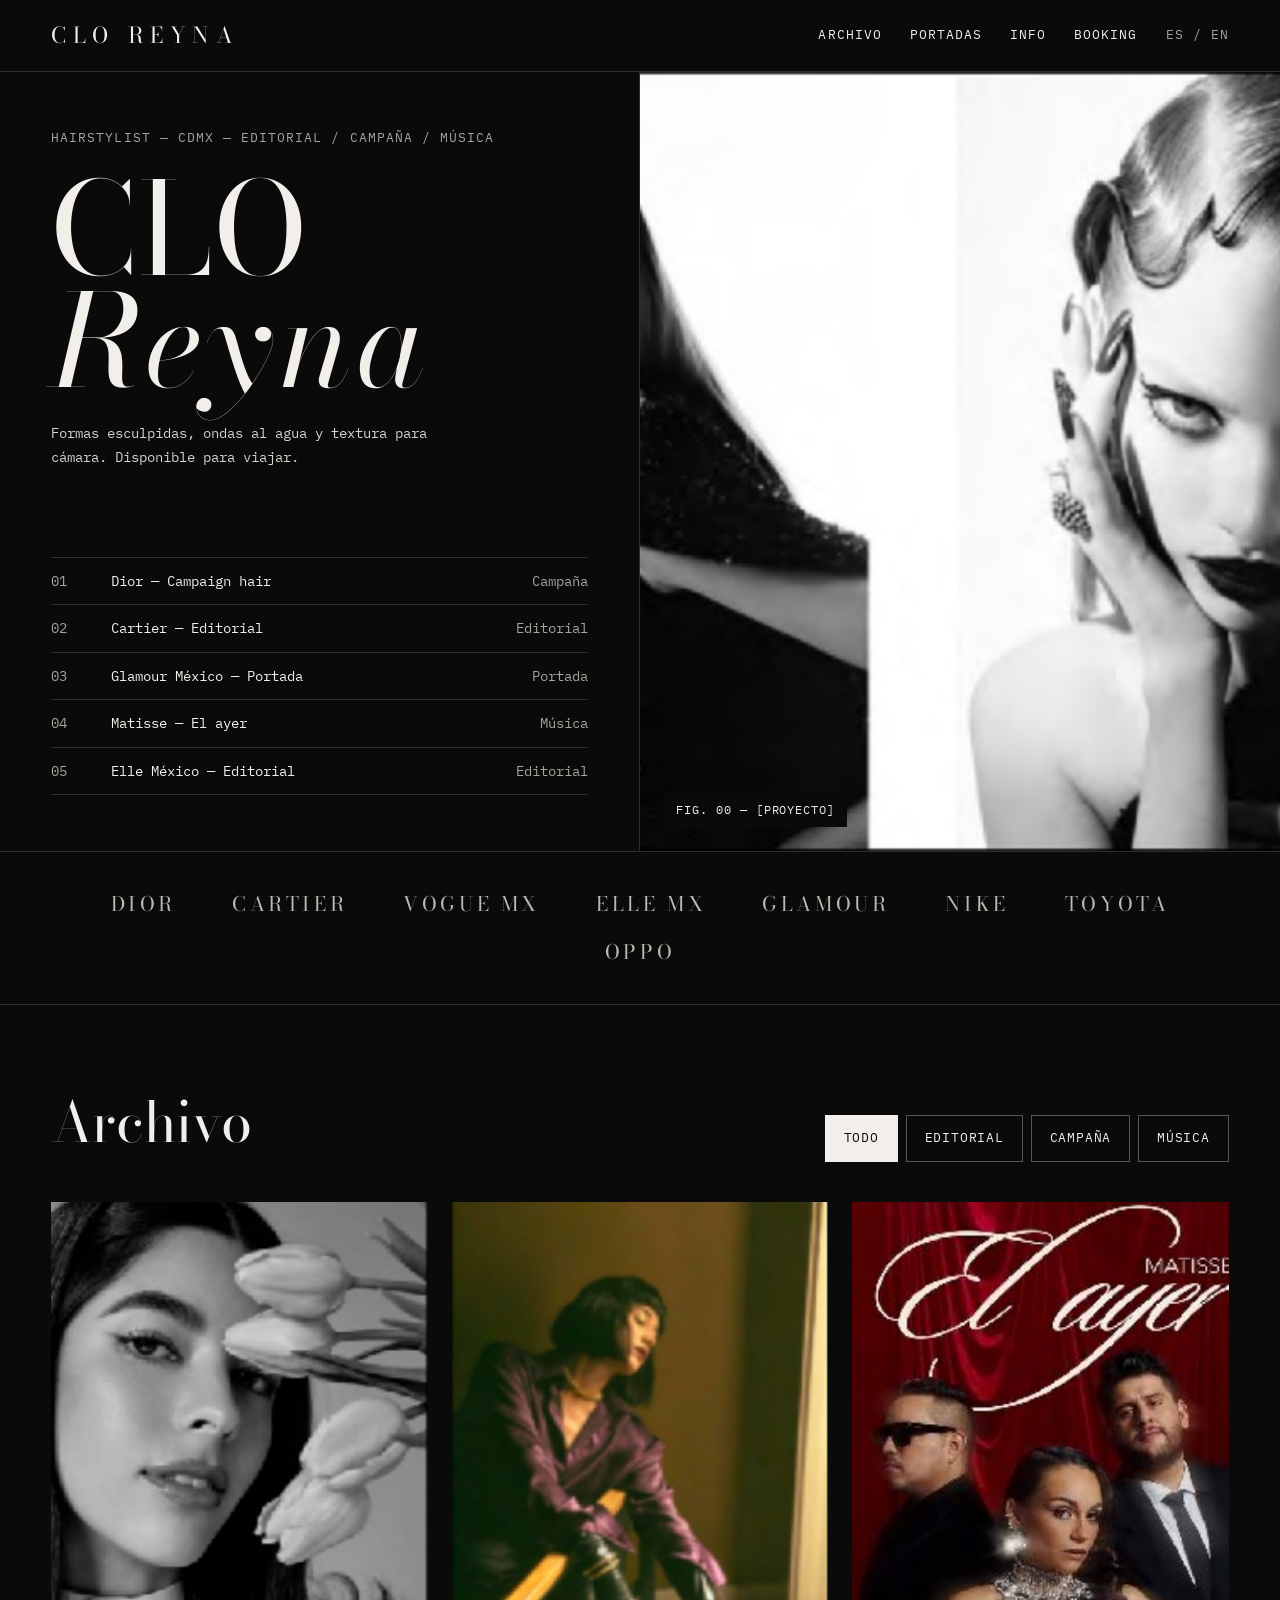
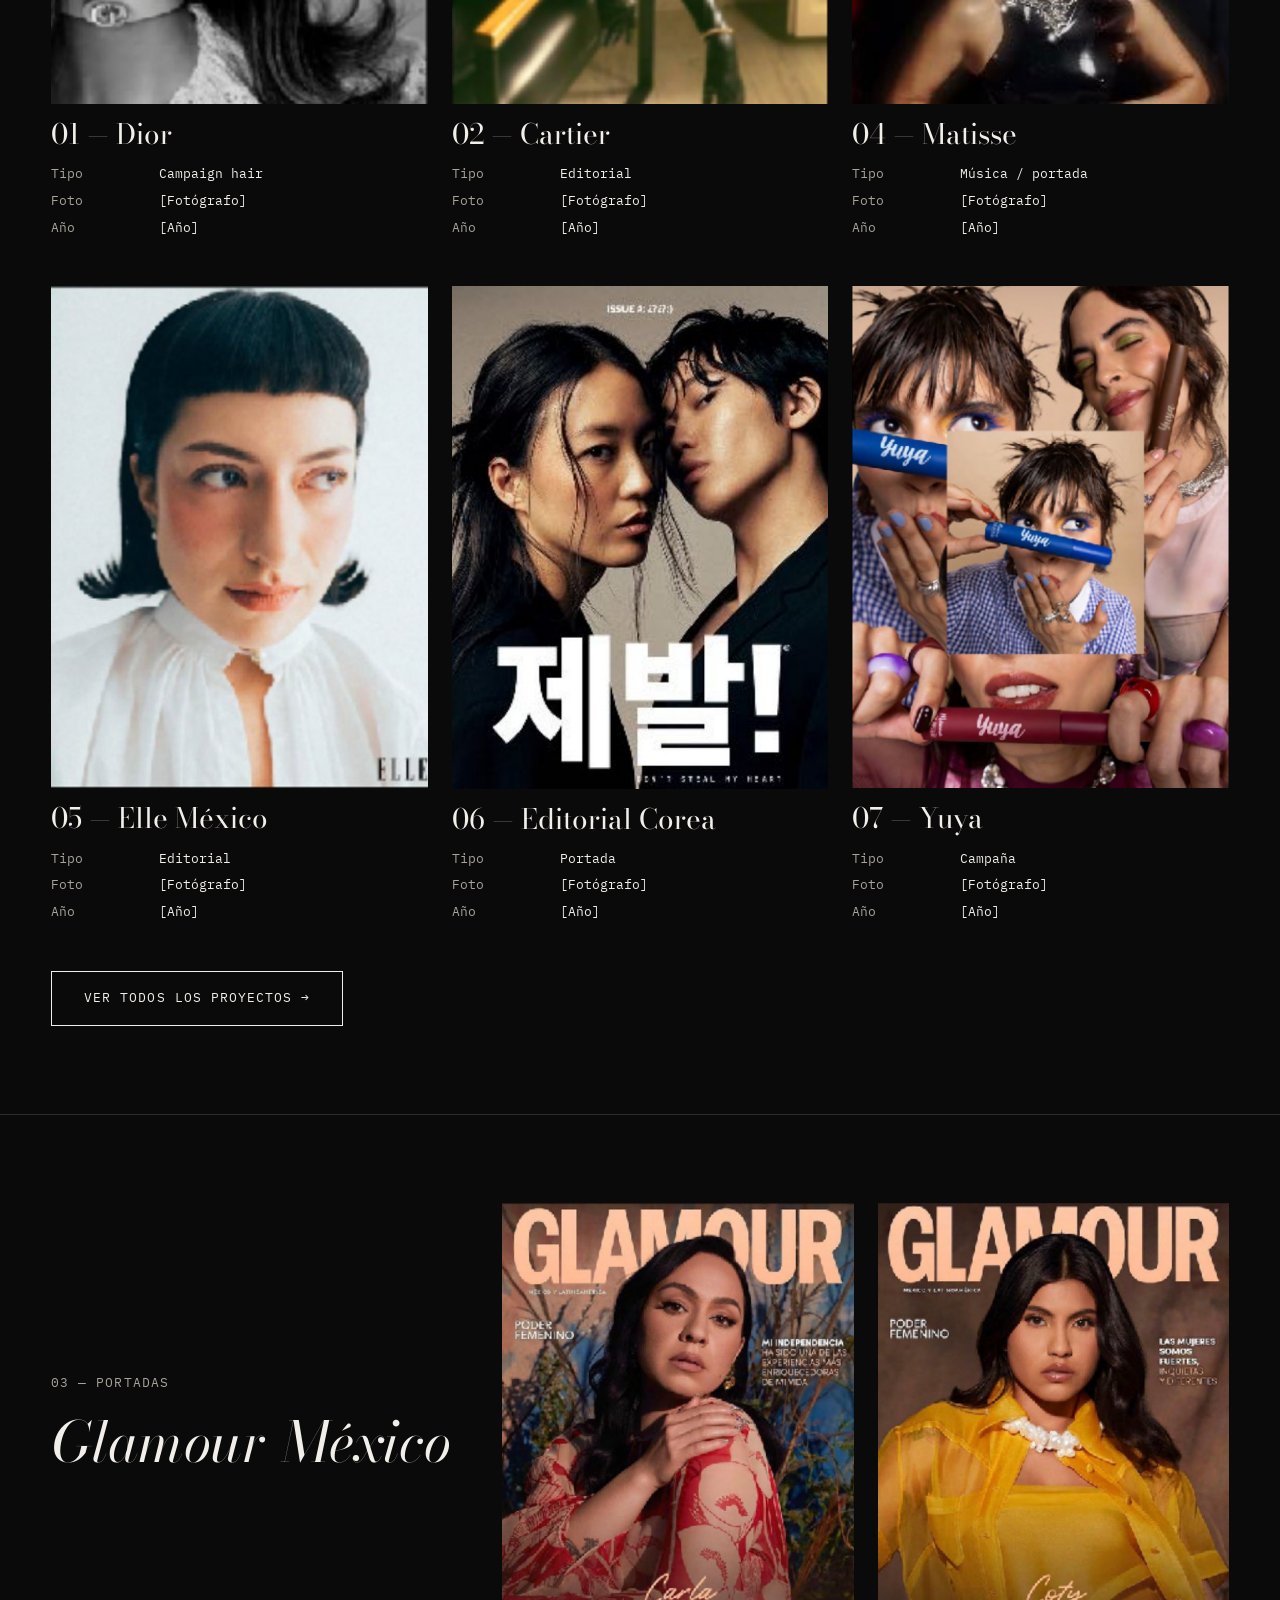
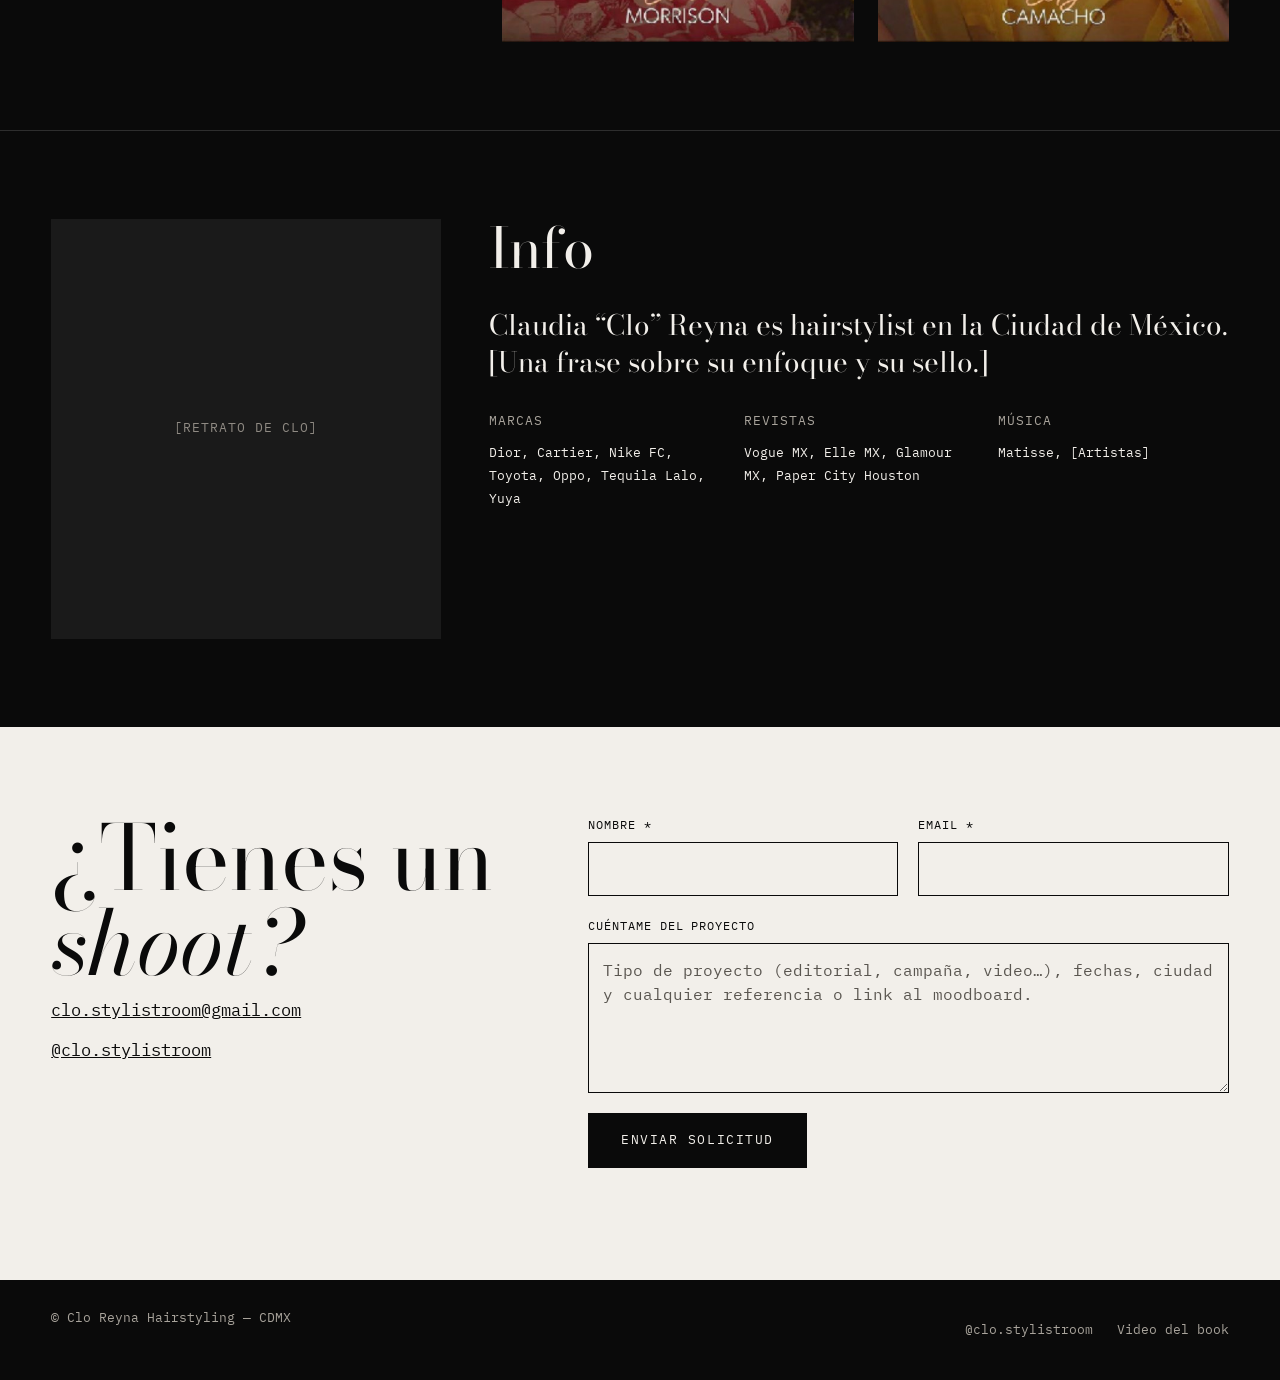
==== index.html @ c9b5b2d4 "Sitio inicial de Clo Reyna: home, proyecto, archivo, booking y 404 HTML, CSS y JS vanilla. Fichas pi" ====
<!doctype html>
<html lang="es">
<head>
<meta charset="utf-8">
<meta name="viewport" content="width=device-width, initial-scale=1">
<title>Clo Reyna — Hairstylist editorial y de campaña en CDMX</title>
<meta name="description" content="Portafolio de Claudia “Clo” Reyna, hairstylist editorial y comercial en Ciudad de México. Campaña, editorial, música y portadas. Disponible para viajar.">
<meta property="og:type" content="website">
<meta property="og:locale" content="es_MX">
<meta property="og:site_name" content="Clo Reyna">
<meta property="og:title" content="Clo Reyna — Hairstylist editorial y de campaña en CDMX">
<meta property="og:description" content="Portafolio de Claudia “Clo” Reyna, hairstylist editorial y comercial en Ciudad de México. Campaña, editorial, música y portadas. Disponible para viajar.">
<link rel="preconnect" href="https://fonts.googleapis.com">
<link rel="preconnect" href="https://fonts.gstatic.com" crossorigin>
<link href="https://fonts.googleapis.com/css2?family=Bodoni+Moda:ital,opsz,wght@0,6..96,400;1,6..96,400&amp;family=IBM+Plex+Mono:wght@400;500&amp;display=swap" rel="stylesheet">
<link rel="stylesheet" href="css/styles.css">
<script>document.documentElement.classList.add('js')</script>
</head>
<body>
<a class="skip" href="#contenido">Saltar al contenido</a>
<header class="site-header">
  <a class="logo" href="index.html">CLO REYNA</a>
  <button class="menu-btn" type="button" aria-label="Abrir menú" aria-expanded="false" aria-controls="menu"><span></span><span></span></button>
  <nav class="nav" id="menu" aria-label="Principal">
    <a href="archivo.html">Archivo</a>
    <a href="index.html#portadas">Portadas</a>
    <a href="index.html#info">Info</a>
    <a href="booking.html">Booking</a>
    <span class="lang" title="Versión en inglés próximamente">ES / EN</span>
  </nav>
</header>

<main id="contenido">

<section class="hero" id="top">
  <div class="hero__texto">
    <p class="etiqueta">Hairstylist — CDMX — Editorial / Campaña / Música</p>
    <h1 class="hero__h1">CLO<br><i>Reyna</i></h1>
    <p class="hero__frase">Formas esculpidas, ondas al agua y textura para cámara. Disponible para viajar.</p>
  </div>
  <div class="hero__foto">
    <img src="assets/fotos/00-home-hero/01.jpg" alt="Editorial en blanco y negro con ondas esculpidas" width="1300" height="781" fetchpriority="high">
    <p class="hero__pie">Fig. 00 — [Proyecto]</p>
  </div>
  <nav class="hero__indice" aria-label="Proyectos destacados">
    <ol class="indice">
      <li><span>01</span><a href="proyecto.html?p=dior">Dior — Campaign hair</a><span>Campaña</span></li>
      <li><span>02</span><a href="proyecto.html?p=cartier">Cartier — Editorial</a><span>Editorial</span></li>
      <li><span>03</span><a href="proyecto.html?p=glamour-carla-morrison">Glamour México — Portada</a><span>Portada</span></li>
      <li><span>04</span><a href="proyecto.html?p=matisse-el-ayer">Matisse — El ayer</a><span>Música</span></li>
      <li><span>05</span><a href="proyecto.html?p=elle-mexico">Elle México — Editorial</a><span>Editorial</span></li>
    </ol>
  </nav>
</section>

<section class="clientes" aria-label="Clientes">
  <span>DIOR</span><span>CARTIER</span><span>VOGUE MX</span><span>ELLE MX</span><span>GLAMOUR</span><span>NIKE</span><span>TOYOTA</span><span>OPPO</span>
</section>

<section class="seccion" id="archivo" aria-labelledby="archivo-h">
  <div class="seccion__cabecera">
    <h2 class="h2" id="archivo-h">Archivo</h2>
    <div class="filtros" role="group" aria-label="Filtrar por tipo">
      <button type="button" data-filtro="todo" aria-pressed="true">Todo</button>
      <button type="button" data-filtro="editorial" aria-pressed="false">Editorial</button>
      <button type="button" data-filtro="campana" aria-pressed="false">Campaña</button>
      <button type="button" data-filtro="musica" aria-pressed="false">Música</button>
    </div>
  </div>
  <div class="cuadricula" id="fichas" aria-live="polite">
    <noscript><p>Activa JavaScript para ver las fichas, o entra al <a href="archivo.html">archivo completo</a>.</p></noscript>
  </div>
  <p class="seccion__pie"><a class="btn" id="ver-todos" href="archivo.html">Ver todos los proyectos →</a></p>
</section>

<section class="seccion seccion--linea portadas" id="portadas" aria-labelledby="portadas-h">
  <div class="portadas__texto">
    <p class="etiqueta">03 — Portadas</p>
    <h2 class="h2" id="portadas-h">Glamour México</h2>
  </div>
  <div class="portadas__fotos">
    <a href="proyecto.html?p=glamour-carla-morrison"><img src="assets/fotos/03-glamour-carla-morrison/01.jpg" alt="Portada de Glamour México con Carla Morrison" width="595" height="735" loading="lazy"></a>
    <a href="proyecto.html?p=glamour-cristy-camacho"><img src="assets/fotos/09-glamour-cristy-camacho/01.jpg" alt="Portada de Glamour México con Cristy Camacho" width="597" height="734" loading="lazy"></a>
  </div>
</section>

<section class="seccion seccion--linea info" id="info" aria-labelledby="info-h">
  <div class="retrato" role="img" aria-label="Espacio reservado para el retrato de Clo">[Retrato de Clo]</div>
  <div class="info__cuerpo">
    <h2 class="h2" id="info-h">Info</h2>
    <p class="info__bio">Claudia “Clo” Reyna es hairstylist en la Ciudad de México. [Una frase sobre su enfoque y su sello.]</p>
    <div class="info__clientes">
      <div><h3>Marcas</h3><p>Dior, Cartier, Nike FC, Toyota, Oppo, Tequila Lalo, Yuya</p></div>
      <div><h3>Revistas</h3><p>Vogue MX, Elle MX, Glamour MX, Paper City Houston</p></div>
      <div><h3>Música</h3><p>Matisse, [Artistas]</p></div>
    </div>
  </div>
</section>

<section class="cierre on-paper" id="contacto" aria-labelledby="contacto-h">
  <div class="cierre__lado">
    <h2 class="cierre__titulo" id="contacto-h">¿Tienes un<br><i>shoot?</i></h2>
    <a href="mailto:clo.stylistroom@gmail.com">clo.stylistroom@gmail.com</a>
    <a href="https://www.instagram.com/clo.stylistroom/" rel="noopener">@clo.stylistroom</a>
  </div>
  <div class="cierre__form">
    <div id="home-form">
      <form class="form " data-booking data-vista="#home-form" data-gracias="#home-gracias" method="post" novalidate>
  <label class="campo">Nombre *<input type="text" name="nombre" autocomplete="name" required></label>
  <label class="campo">Email *<input type="email" name="email" autocomplete="email" required></label>
  <label class="campo campo--ancho">Cuéntame del proyecto<textarea name="proyecto" rows="5" placeholder="Tipo de proyecto (editorial, campaña, video…), fechas, ciudad y cualquier referencia o link al moodboard."></textarea></label>
  <div class="honeypot" aria-hidden="true"><label>No llenar<input type="text" name="_gotcha" tabindex="-1" autocomplete="off"></label></div>
  <p class="form__error" role="alert" hidden></p>
  <button class="btn" type="submit">Enviar solicitud</button>
</form>
    </div>
    <div class="gracias" id="home-gracias" hidden>
      <h2 tabindex="-1">Gracias<i>.</i></h2>
      <p>Recibí los detalles de tu proyecto. Te escribo a tu correo con disponibilidad y propuesta en [tiempo de respuesta]. Si es urgente, escríbeme directo a clo.stylistroom@gmail.com.</p>
      <div class="gracias__acciones">
        <a class="btn" href="archivo.html">Ver el archivo</a>
        <button class="btn" type="button" data-reset>Enviar otra solicitud</button>
      </div>
    </div>
  </div>
</section>

</main>
<footer class="site-footer">
  <span>© Clo Reyna Hairstyling — CDMX</span>
  <nav aria-label="Enlaces">
    <a href="https://www.instagram.com/clo.stylistroom/" rel="noopener">@clo.stylistroom</a>
    <a href="https://youtu.be/-XxPba5XCcU" rel="noopener">Video del book</a>
  </nav>
</footer>
<script type="module" src="js/menu.js"></script>
<script type="module" src="js/home.js"></script>
<script type="module" src="js/booking.js"></script>
</body>
</html>
---- css/styles.css ----
/* Clo Reyna — hoja de estilos global */

:root {
  --ink: #0A0A0A;
  --paper: #F2EFEA;
  --line: #2E2E2E;
  --muted: #A8A39B;
  --soft: #D6D2CC;
  --border: #5A5650;
  --placeholder: #1A1A1A;

  --serif: 'Bodoni Moda', Georgia, serif;
  --mono: 'IBM Plex Mono', ui-monospace, Menlo, monospace;
  --gutter: 4vw;
  --header-h: 72px;
}

@media (max-width: 767.98px) {
  :root { --gutter: 20px; }
}

/* ---------- Base ---------- */
*, *::before, *::after { box-sizing: border-box; }
html { -webkit-text-size-adjust: 100%; scroll-behavior: smooth; }
html.menu-abierto { overflow: hidden; }
body {
  margin: 0;
  min-height: 100vh;
  background: var(--ink);
  color: var(--paper);
  font-family: var(--mono);
  font-size: 14px;
  line-height: 1.6;
}
img { display: block; max-width: 100%; height: auto; object-fit: cover; }
a { color: inherit; text-decoration: none; }
a:hover { text-decoration: underline; }
h1, h2, h3, p, dl, dd, ol, ul { margin: 0; }
ol, ul { padding: 0; list-style: none; }
button, input, textarea { font: inherit; color: inherit; }
button { cursor: pointer; }
[hidden] { display: none !important; }
i, em { font-style: italic; }

:focus-visible { outline: 2px solid var(--paper); outline-offset: 3px; }
.on-paper :focus-visible { outline-color: var(--ink); }

.skip {
  position: absolute; left: var(--gutter); top: -100px; z-index: 200;
  padding: 12px 16px; background: var(--paper); color: var(--ink);
}
.skip:focus { top: 8px; }

/* Etiquetas: 12–13px, mayúsculas, tracking 0.08em */
.etiqueta {
  font-size: 13px; text-transform: uppercase; letter-spacing: 0.08em; color: var(--muted);
}
.serif { font-family: var(--serif); font-weight: 400; }

/* ---------- Header + menú ---------- */
.site-header {
  position: sticky; top: 0; z-index: 100;
  display: flex; justify-content: space-between; align-items: center; gap: 16px;
  min-height: var(--header-h);
  padding: 0 var(--gutter);
  background: var(--ink);
  border-bottom: 1px solid var(--line);
  font-size: 13px; text-transform: uppercase; letter-spacing: 0.08em;
}
.logo {
  display: inline-flex; align-items: center; min-height: 44px;
  font-family: var(--serif); font-size: 22px; letter-spacing: 0.3em; text-transform: none;
}
.logo:hover { text-decoration: none; }

.nav { display: flex; align-items: center; gap: 12px 28px; flex-wrap: wrap; }
.nav a { display: inline-flex; align-items: center; min-height: 44px; }
.nav a[aria-current="page"] { border-bottom: 1px solid var(--paper); min-height: 0; padding: 4px 0; }
.nav .lang { color: var(--muted); }

.menu-btn {
  display: none; position: relative; width: 44px; height: 44px; padding: 0;
  background: none; border: 0;
}
.menu-btn span {
  position: absolute; left: 10px; right: 10px; height: 2px; background: var(--paper);
  transition: transform .2s ease, top .2s ease;
}
.menu-btn span:nth-child(1) { top: 16px; }
.menu-btn span:nth-child(2) { top: 26px; }
.menu-btn[aria-expanded="true"] span:nth-child(1) { top: 21px; transform: rotate(45deg); }
.menu-btn[aria-expanded="true"] span:nth-child(2) { top: 21px; transform: rotate(-45deg); }

@media (max-width: 767.98px) {
  .js .menu-btn { display: block; }
  .js .nav {
    display: none;
    position: fixed; top: var(--header-h); left: 0; right: 0; bottom: 0;
    flex-direction: column; align-items: flex-start; flex-wrap: nowrap; gap: 4px;
    padding: 32px var(--gutter);
    background: var(--ink);
    font-family: var(--serif); font-size: 32px; text-transform: none; letter-spacing: 0;
  }
  .js .nav.is-open { display: flex; }
  .js .nav a[aria-current="page"] { border: 0; font-style: italic; }
  .js .nav .lang { margin-top: 24px; font-family: var(--mono); font-size: 13px; text-transform: uppercase; letter-spacing: 0.08em; }
  /* sin JS: el nav se acomoda en una fila bajo el logo */
  .site-header { flex-wrap: wrap; padding-top: 8px; padding-bottom: 8px; }
  .js .site-header { flex-wrap: nowrap; padding-top: 0; padding-bottom: 0; }
  .logo { font-size: 18px; }
}

/* ---------- Botones ---------- */
.btn {
  display: inline-flex; align-items: center; justify-content: center; min-height: 44px;
  padding: 16px 32px; border: 1px solid var(--paper); background: transparent;
  font-size: 13px; text-transform: uppercase; letter-spacing: 0.08em;
}
.btn:hover { text-decoration: none; background: var(--paper); color: var(--ink); }
.btn--solid { background: var(--paper); color: var(--ink); }
.btn--solid:hover { background: #fff; }
.on-paper .btn { border-color: var(--ink); background: var(--ink); color: var(--paper); letter-spacing: 0.12em; }
.on-paper .btn:hover { background: #2a2a2a; }
.btn[disabled] { opacity: .6; cursor: wait; }

/* ---------- Secciones ---------- */
.seccion { padding: 88px var(--gutter); }
.seccion--linea { border-top: 1px solid var(--line); }
.h2 { font-family: var(--serif); font-weight: 400; font-size: 56px; line-height: 1.05; }
@media (max-width: 767.98px) {
  .seccion { padding: 56px var(--gutter); }
  .h2 { font-size: 40px; }
}

/* ---------- Hero (home) ---------- */
.hero {
  display: grid; grid-template-columns: 1fr 1fr; grid-template-rows: 1fr auto;
  grid-template-areas: "texto foto" "indice foto";
  min-height: 780px; border-bottom: 1px solid var(--line);
}
.hero__texto {
  grid-area: texto; display: flex; flex-direction: column; gap: 24px;
  padding: 56px var(--gutter) 56px; border-right: 1px solid var(--line);
}
.hero__h1 {
  font-family: var(--serif); font-weight: 400; line-height: 0.88; letter-spacing: 0.02em;
  font-size: clamp(72px, 10vw, 156px);
}
.hero__frase { max-width: 420px; line-height: 1.7; color: var(--soft); }
.hero__indice { grid-area: indice; padding: 0 var(--gutter) 56px; border-right: 1px solid var(--line); }
.hero__foto { grid-area: foto; position: relative; min-height: 420px; }
.hero__foto img { position: absolute; inset: 0; width: 100%; height: 100%; filter: grayscale(1); }
.hero__pie {
  position: absolute; left: 24px; bottom: 24px; padding: 8px 12px; background: var(--ink);
  font-size: 12px; text-transform: uppercase; letter-spacing: 0.08em;
}

.indice li {
  display: grid; grid-template-columns: 48px 1fr auto; align-items: center; gap: 12px;
  border-top: 1px solid var(--line);
}
.indice li:last-child { border-bottom: 1px solid var(--line); }
.indice a { padding: 12px 0; }
.indice span { color: var(--muted); }

@media (max-width: 767.98px) {
  .hero { grid-template-columns: 1fr; grid-template-rows: auto; grid-template-areas: "texto" "foto" "indice"; min-height: 0; }
  .hero__texto { border-right: 0; padding: 40px var(--gutter) 32px; }
  .hero__indice { border-right: 0; padding: 32px var(--gutter) 40px; }
  .hero__foto { min-height: 0; height: 112vw; max-height: 560px; }
  .indice li { grid-template-columns: 36px 1fr auto; font-size: 13px; }
}

/* ---------- Franja de clientes ---------- */
.clientes {
  display: flex; flex-wrap: wrap; justify-content: center; gap: 16px 56px;
  padding: 36px var(--gutter); border-bottom: 1px solid var(--line);
  font-family: var(--serif); font-size: 20px; letter-spacing: 0.18em; color: #BDB8B0;
}
@media (max-width: 767.98px) {
  .clientes { gap: 12px 28px; font-size: 15px; padding: 28px var(--gutter); }
}

/* ---------- Fichas / cuadrícula ---------- */
.cuadricula {
  display: grid; grid-template-columns: repeat(auto-fill, minmax(300px, 1fr)); gap: 48px 24px;
}
.ficha { display: flex; flex-direction: column; gap: 14px; min-width: 0; }
.ficha__foto { display: block; overflow: hidden; background: var(--placeholder); }
.ficha__foto img { width: 100%; aspect-ratio: 3 / 4; }
.ficha__titulo { font-family: var(--serif); font-weight: 400; font-size: 28px; line-height: 1.15; }
.datos { display: grid; grid-template-columns: 96px 1fr; gap: 6px 12px; font-size: 13px; }
.datos dt { color: var(--muted); }
noscript a { text-decoration: underline; }

@media (max-width: 767.98px) {
  .cuadricula { grid-template-columns: repeat(2, minmax(0, 1fr)); gap: 36px 12px; }
  .ficha { gap: 10px; }
  .ficha__titulo { font-size: 20px; }
  .datos { grid-template-columns: 52px 1fr; gap: 4px 8px; font-size: 12px; }
}

.seccion__cabecera {
  display: flex; flex-wrap: wrap; justify-content: space-between; align-items: baseline;
  gap: 16px; margin-bottom: 40px;
}
.seccion__pie { margin-top: 48px; }

/* Transición al filtrar */
.cuadricula { transition: opacity .18s ease; }
.cuadricula.is-saliendo { opacity: 0; }
.cuadricula.is-entrando .ficha { animation: ficha-entra .45s cubic-bezier(.2, .7, .2, 1) both; animation-delay: calc(var(--i, 0) * 60ms); }
@keyframes ficha-entra { from { opacity: 0; transform: translateY(16px); } to { opacity: 1; transform: none; } }

/* ---------- Portadas ---------- */
.portadas { display: flex; flex-wrap: wrap; gap: 48px; align-items: center; }
.portadas__texto { flex: 1 1 320px; display: flex; flex-direction: column; gap: 20px; }
.portadas__texto .h2 { font-style: italic; }
.portadas__fotos { flex: 2 1 560px; display: grid; grid-template-columns: repeat(2, minmax(0, 1fr)); gap: 24px; }
.portadas__fotos img { width: 100%; aspect-ratio: 4 / 5; }
@media (max-width: 767.98px) {
  .portadas { gap: 32px; }
  .portadas__fotos { flex-basis: 100%; gap: 12px; }
}

/* ---------- Info ---------- */
.info { display: flex; flex-wrap: wrap; gap: 48px; }
.retrato {
  flex: 1 1 280px; min-height: 420px; display: flex; align-items: center; justify-content: center;
  background: var(--placeholder); color: #8F8A83;
  font-size: 13px; text-transform: uppercase; letter-spacing: 0.08em;
}
.info__cuerpo { flex: 2 1 520px; display: flex; flex-direction: column; gap: 28px; }
.info__bio { font-family: var(--serif); font-size: 28px; line-height: 1.35; }
.info__clientes { display: grid; grid-template-columns: repeat(auto-fit, minmax(200px, 1fr)); gap: 24px; font-size: 13px; line-height: 1.8; }
.info__clientes h3 { margin-bottom: 8px; font-weight: 400; font-size: 13px; text-transform: uppercase; letter-spacing: 0.08em; color: var(--muted); }
@media (max-width: 767.98px) {
  .retrato { min-height: 320px; }
  .info__bio { font-size: 22px; }
}

/* ---------- Booking (sección sobre fondo claro + formulario) ---------- */
.on-paper { background: var(--paper); color: var(--ink); }
.cierre {
  display: flex; flex-wrap: wrap; gap: 56px; padding: 88px var(--gutter) 112px;
}
.cierre__titulo {
  font-family: var(--serif); font-weight: 400; line-height: 0.95; font-size: clamp(56px, 7vw, 96px);
}
.cierre__lado { flex: 1 1 320px; display: flex; flex-direction: column; gap: 12px; align-items: flex-start; }
.cierre__lado a { font-size: 17px; text-decoration: underline; min-height: 28px; }
.cierre__form { flex: 1 1 480px; }
@media (max-width: 767.98px) {
  .cierre { padding: 56px var(--gutter) 72px; gap: 40px; }
  .cierre__titulo { font-size: 56px; }
}

.form { display: grid; grid-template-columns: repeat(2, minmax(0, 1fr)); gap: 20px; }
.campo {
  display: flex; flex-direction: column; gap: 8px;
  font-size: 12px; letter-spacing: 0.08em; text-transform: uppercase;
}
.campo--ancho { grid-column: 1 / -1; }
.campo input, .campo textarea {
  width: 100%; padding: 14px; border: 1px solid var(--ink); border-radius: 0; background: transparent;
  font-size: 16px; letter-spacing: 0; text-transform: none; line-height: 1.5;
}
.campo textarea { resize: vertical; min-height: 140px; }
.campo input::placeholder, .campo textarea::placeholder { color: #5A5650; opacity: 1; }
.form .btn { grid-column: 1 / -1; justify-self: start; }
.form__error { grid-column: 1 / -1; padding: 12px 14px; border: 1px solid currentColor; font-size: 14px; }
.form__error a { text-decoration: underline; }
.honeypot { position: absolute; left: -9999px; width: 1px; height: 1px; overflow: hidden; }
@media (max-width: 767.98px) {
  .form { grid-template-columns: 1fr; }
  .form .btn { justify-self: stretch; }
}

/* Variante oscura (booking.html) */
.form--oscuro .campo { color: var(--soft); }
.form--oscuro .campo input, .form--oscuro .campo textarea { border-color: var(--border); color: var(--paper); }
.form--oscuro .campo input::placeholder, .form--oscuro .campo textarea::placeholder { color: #8F8A83; }
.form--oscuro .btn { background: var(--paper); border-color: var(--paper); color: var(--ink); padding: 18px 44px; letter-spacing: 0.12em; }
.form--oscuro .btn:hover { background: #fff; }

.gracias h2, .gracias h1 { font-family: var(--serif); font-weight: 400; line-height: 0.95; font-size: clamp(56px, 7vw, 96px); }
.gracias p { margin-top: 16px; max-width: 480px; line-height: 1.7; }
.gracias__acciones { display: flex; flex-wrap: wrap; gap: 12px; margin-top: 28px; }

/* ---------- Footer ---------- */
.site-footer {
  display: flex; flex-wrap: wrap; justify-content: space-between; gap: 8px 24px;
  padding: 28px var(--gutter); font-size: 13px; color: var(--muted);
}
.site-footer nav { display: flex; flex-wrap: wrap; gap: 8px 24px; }
.site-footer a { display: inline-flex; align-items: center; min-height: 44px; }

/* ---------- Proyecto ---------- */
.proyecto__volver-wrap { padding: 16px var(--gutter) 0; }
.proyecto__nojs { padding: 40px var(--gutter); }
.proyecto__volver { display: inline-flex; align-items: center; min-height: 44px; }
.proyecto__top {
  display: grid; grid-template-columns: 1fr auto;
  grid-template-areas: "cabecera creditos" "foto foto";
  align-items: end; gap: 40px; padding: 40px var(--gutter) 0;
}
.proyecto__cabecera { grid-area: cabecera; display: flex; flex-direction: column; gap: 12px; }
.proyecto__h1 {
  font-family: var(--serif); font-weight: 400; line-height: 0.85; letter-spacing: 0.02em;
  font-size: clamp(64px, 8vw, 120px);
}
.proyecto__sub { font-family: var(--serif); font-style: italic; font-size: 32px; color: var(--soft); }
.creditos {
  grid-area: creditos; display: grid; grid-template-columns: 120px minmax(0, 240px); gap: 10px 16px;
  padding-top: 16px; border-top: 1px solid var(--line); font-size: 13px;
}
.creditos dt { color: var(--muted); }
.proyecto__foto { grid-area: foto; margin-top: 16px; }
.proyecto__foto img { width: 100%; aspect-ratio: 3 / 2; object-position: center 30%; background: var(--placeholder); }
.proyecto__foto--sola img { max-width: 560px; margin-inline: auto; aspect-ratio: 4 / 5; }

.look { display: flex; flex-wrap: wrap; gap: 24px 48px; padding: 88px var(--gutter); }
.look__etiqueta { flex: 1 1 240px; }
.look__texto { flex: 3 1 560px; font-family: var(--serif); font-size: 34px; line-height: 1.35; }

.galeria { display: flex; flex-direction: column; gap: 24px; padding: 0 var(--gutter) 96px; }
.galeria__par { display: grid; grid-template-columns: repeat(2, minmax(0, 1fr)); gap: 24px; }
.galeria img { width: 100%; aspect-ratio: 4 / 5; background: var(--placeholder); }
.galeria__par > :nth-child(2) { margin-top: 120px; }
.galeria__sola { width: 72%; align-self: center; }
.galeria__par:last-child { padding-bottom: 120px; }

.siguiente { display: flex; flex-wrap: wrap; border-top: 1px solid var(--line); }
.siguiente a { flex: 1 1 320px; display: flex; flex-direction: column; gap: 10px; padding: 48px var(--gutter); }
.siguiente a:hover { text-decoration: none; }
.siguiente a:hover .siguiente__nombre { text-decoration: underline; }
.siguiente a + a { align-items: flex-end; text-align: right; border-left: 1px solid var(--line); }
.siguiente__nombre { font-family: var(--serif); font-size: 40px; line-height: 1.1; }

.cta {
  display: flex; flex-wrap: wrap; justify-content: space-between; align-items: center; gap: 32px;
  padding: 72px var(--gutter);
}
.cta h2 { font-family: var(--serif); font-weight: 400; font-size: 56px; line-height: 1; }

@media (max-width: 767.98px) {
  .proyecto__top { grid-template-columns: 1fr; grid-template-areas: "cabecera" "foto" "creditos"; gap: 24px; padding-top: 24px; }
  .proyecto__foto { margin-top: 0; }
  .proyecto__sub { font-size: 24px; }
  .creditos { grid-template-columns: 100px 1fr; }
  .proyecto__foto img { aspect-ratio: 4 / 5; }
  .look { padding: 56px var(--gutter); gap: 16px; }
  .look__texto { font-size: 24px; }
  .galeria { gap: 16px; padding-bottom: 56px; }
  .galeria__par { grid-template-columns: 1fr; gap: 16px; }
  .galeria__par > :nth-child(2) { margin-top: 0; }
  .galeria__sola { width: 100%; }
  .galeria__par:last-child { padding-bottom: 0; }
  .siguiente a { padding: 32px var(--gutter); }
  .siguiente a + a { border-left: 0; border-top: 1px solid var(--line); align-items: flex-start; text-align: left; }
  .siguiente__nombre { font-size: 30px; }
  .cta { padding: 56px var(--gutter); }
  .cta h2 { font-size: 40px; }
}

/* ---------- Archivo ---------- */
.archivo__cabecera {
  display: flex; flex-wrap: wrap; justify-content: space-between; align-items: flex-end; gap: 32px;
  padding: 64px var(--gutter) 40px; border-bottom: 1px solid var(--line);
}
.archivo__cabecera > div:first-child { display: flex; flex-direction: column; gap: 12px; }
.pagina-h1 { font-family: var(--serif); font-weight: 400; line-height: 0.88; font-size: clamp(64px, 8vw, 120px); }
.filtros { display: flex; flex-wrap: wrap; gap: 8px; }
.filtros button {
  min-height: 44px; padding: 12px 18px; border: 1px solid var(--border); border-radius: 0; background: transparent;
  font-size: 13px; text-transform: uppercase; letter-spacing: 0.06em; white-space: nowrap;
}
.filtros button[aria-pressed="true"] { background: var(--paper); border-color: var(--paper); color: var(--ink); }
.archivo__lista { padding: 56px var(--gutter) 96px; }
@media (max-width: 767.98px) {
  .archivo__cabecera { padding: 40px var(--gutter) 24px; gap: 24px; }
  .filtros { flex-wrap: nowrap; overflow-x: auto; margin-inline: calc(var(--gutter) * -1); padding-inline: var(--gutter); scrollbar-width: none; width: calc(100% + var(--gutter) * 2); }
  .filtros::-webkit-scrollbar { display: none; }
  .archivo__lista { padding: 32px var(--gutter) 64px; }
}

/* ---------- Booking (página) ---------- */
.booking { display: flex; flex-wrap: wrap; border-bottom: 1px solid var(--paper); }
.booking__lado { flex: 1 1 420px; position: relative; min-height: 780px; }
.booking__lado > img { position: absolute; inset: 0; width: 100%; height: 100%; }
.booking__contacto {
  position: absolute; left: 0; right: 0; bottom: 0; padding: 40px;
  background: linear-gradient(180deg, rgba(10,10,10,0) 0%, rgba(10,10,10,.92) 60%); /* velo negro sobre la foto */
  display: flex; flex-direction: column; gap: 10px; align-items: flex-start; line-height: 1.7;
}
.booking__contacto a { text-decoration: underline; font-size: 17px; display: inline-flex; align-items: center; min-height: 36px; }
.booking__contacto p:last-child { color: var(--soft); }
.booking__principal { flex: 1.4 1 560px; padding: 64px 5vw 88px; display: flex; flex-direction: column; gap: 40px; }
.booking__intro { max-width: 520px; font-size: 15px; line-height: 1.7; color: var(--soft); }
.booking__titulo { display: flex; flex-direction: column; gap: 16px; }
.gracias-pag { display: flex; flex-wrap: wrap; gap: 56px; align-items: center; min-height: 820px; padding: 96px 5vw; }
.gracias-pag .gracias { flex: 1.3 1 520px; }
.gracias-pag > img { flex: 1 1 360px; height: 620px; min-width: 0; }
@media (max-width: 767.98px) {
  .booking__lado { min-height: 0; flex-basis: 100%; height: 420px; order: 2; }
  .booking__principal { order: 1; padding: 40px var(--gutter) 56px; gap: 28px; }
  .booking__contacto { padding: 24px var(--gutter); }
  .gracias-pag { padding: 56px var(--gutter); min-height: 0; gap: 32px; }
  .gracias-pag > img { flex-basis: 100%; height: 420px; }
}

/* ---------- 404 ---------- */
.p404 { min-height: calc(100vh - var(--header-h) - 100px); display: flex; flex-direction: column; justify-content: center; gap: 24px; padding: 64px var(--gutter); }
.p404 p { max-width: 460px; color: var(--soft); }

@media (prefers-reduced-motion: reduce) {
  html { scroll-behavior: auto; }
  .menu-btn span { transition: none; }
}
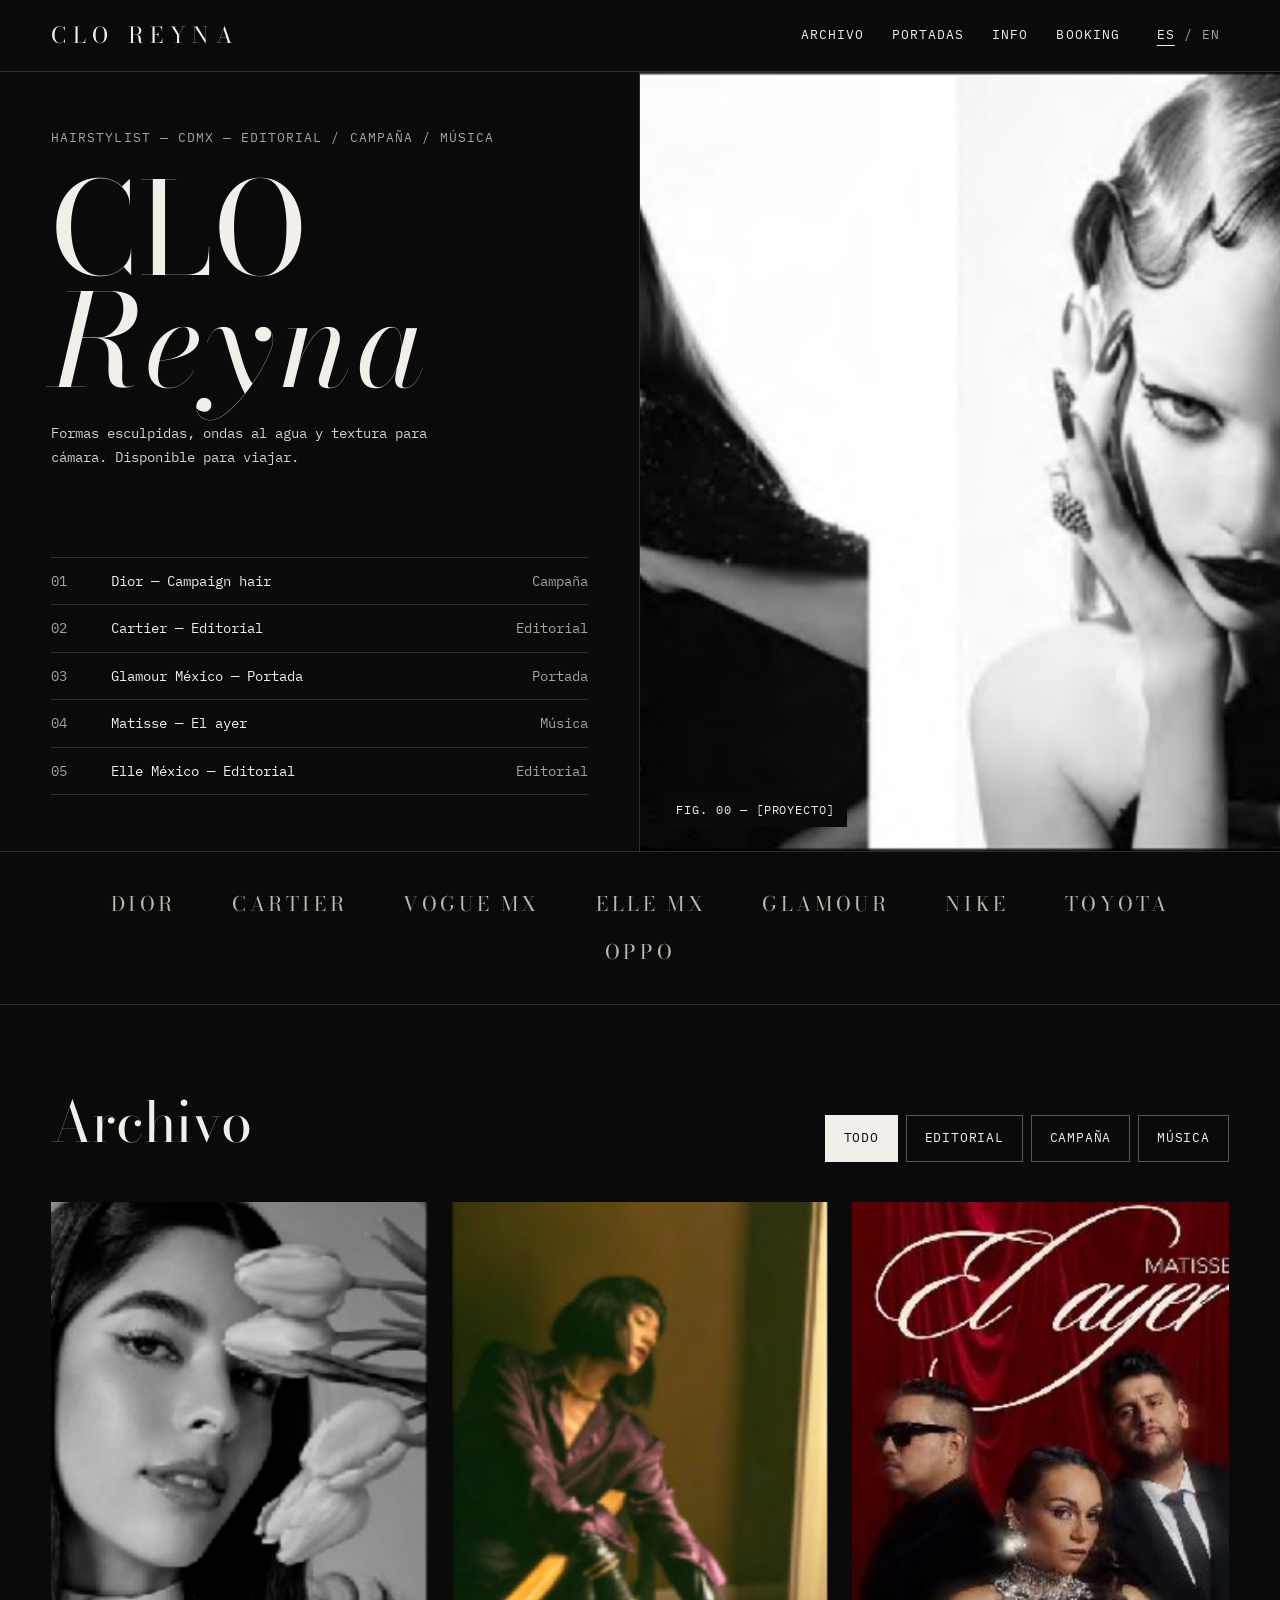
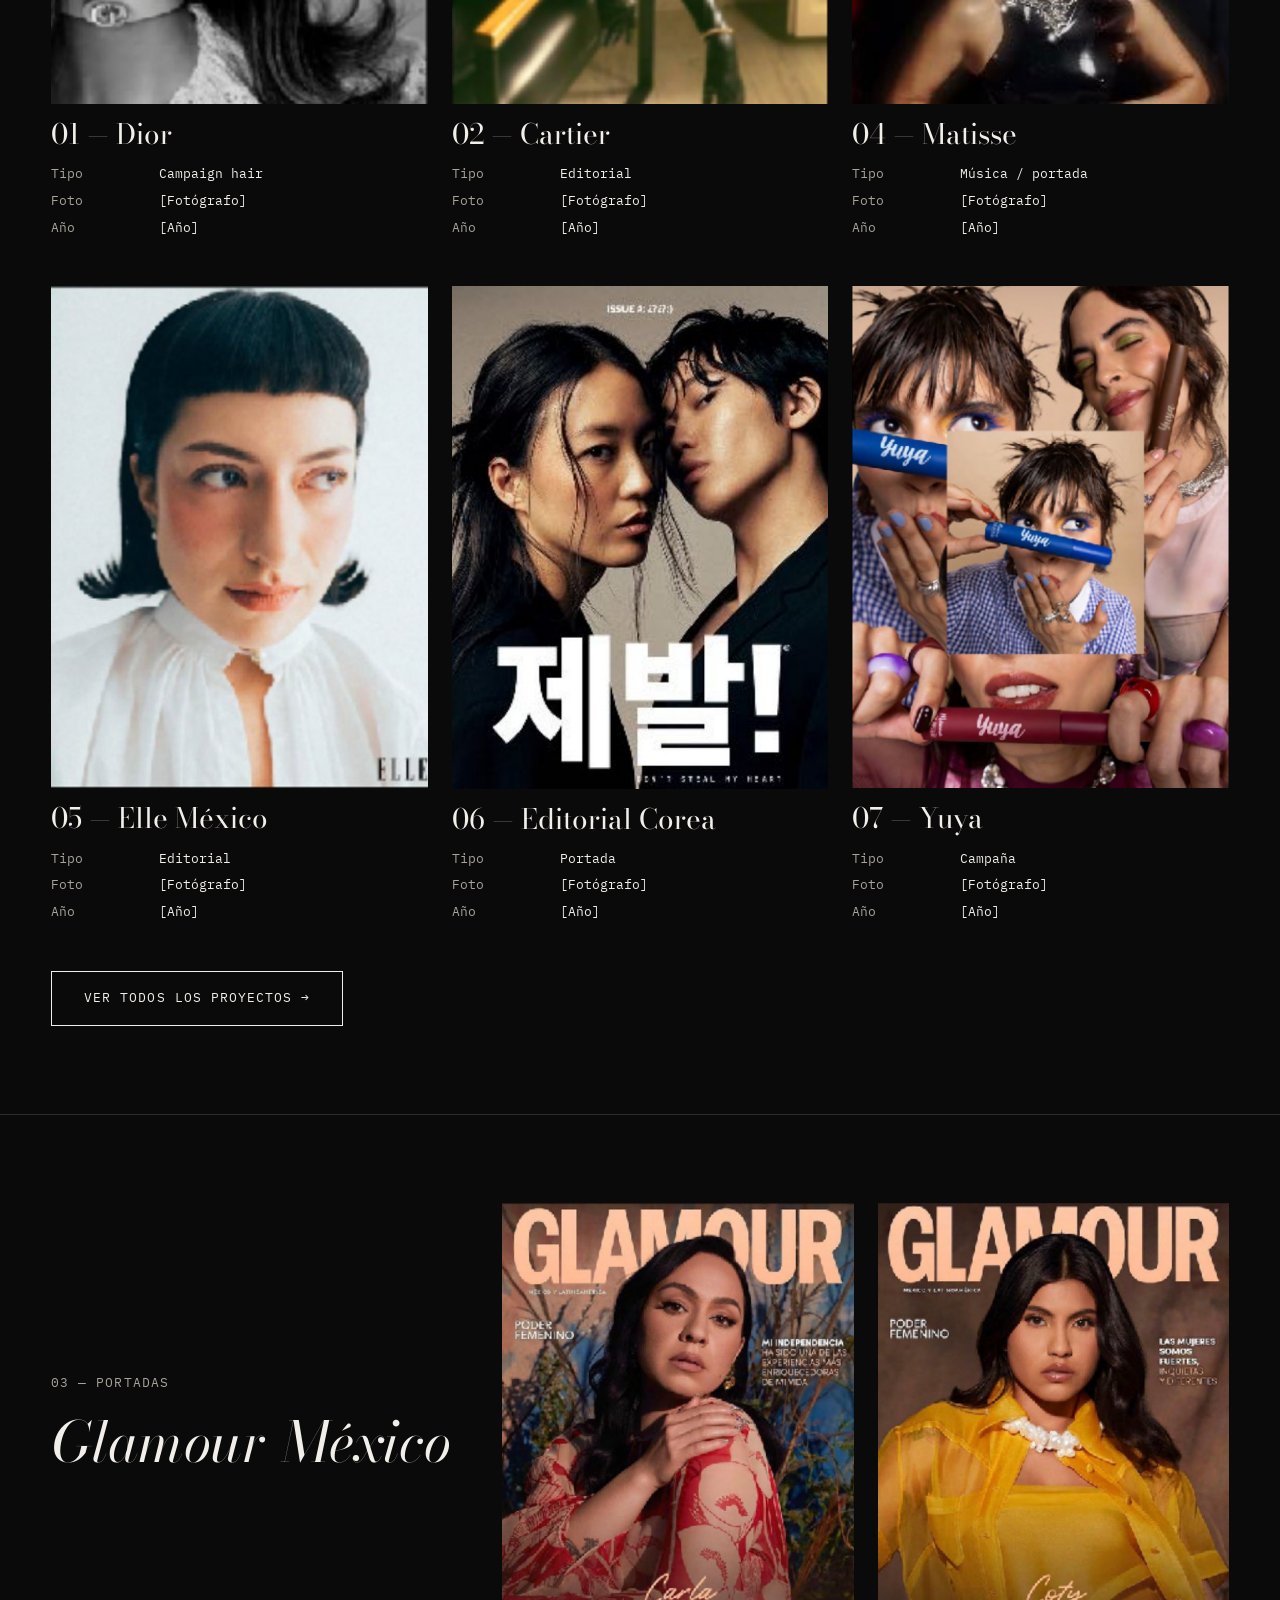
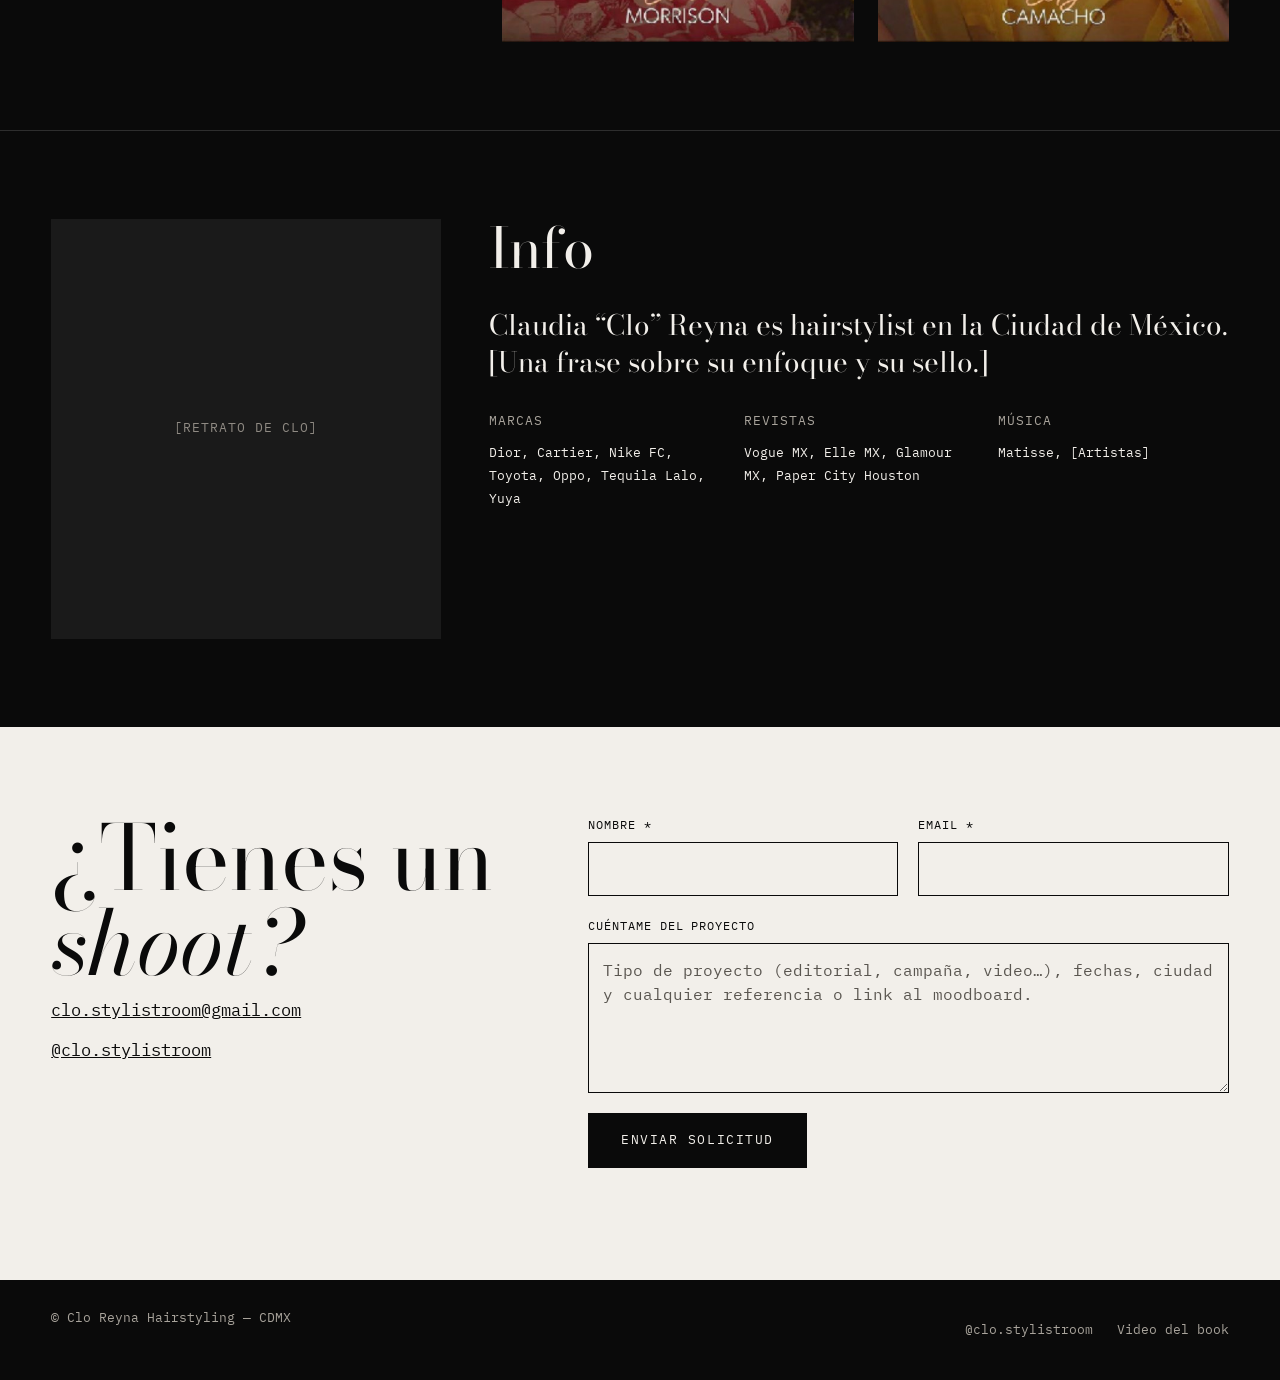
==== commit fef41db7: "Selector de idioma ES / EN funcional Traducciones en js/i18n.js; el español se queda en el HTML. Las" ====
--- a/index.html
+++ b/index.html
@@ -3,13 +3,13 @@
 <head>
 <meta charset="utf-8">
 <meta name="viewport" content="width=device-width, initial-scale=1">
-<title>Clo Reyna — Hairstylist editorial y de campaña en CDMX</title>
-<meta name="description" content="Portafolio de Claudia “Clo” Reyna, hairstylist editorial y comercial en Ciudad de México. Campaña, editorial, música y portadas. Disponible para viajar.">
+<title data-i18n="title.index">Clo Reyna — Hairstylist editorial y de campaña en CDMX</title>
+<meta name="description" content="Portafolio de Claudia “Clo” Reyna, hairstylist editorial y comercial en Ciudad de México. Campaña, editorial, música y portadas. Disponible para viajar." data-i18n-attr="content:desc.index">
 <meta property="og:type" content="website">
 <meta property="og:locale" content="es_MX">
 <meta property="og:site_name" content="Clo Reyna">
-<meta property="og:title" content="Clo Reyna — Hairstylist editorial y de campaña en CDMX">
-<meta property="og:description" content="Portafolio de Claudia “Clo” Reyna, hairstylist editorial y comercial en Ciudad de México. Campaña, editorial, música y portadas. Disponible para viajar.">
+<meta property="og:title" content="Clo Reyna — Hairstylist editorial y de campaña en CDMX" data-i18n-attr="content:title.index">
+<meta property="og:description" content="Portafolio de Claudia “Clo” Reyna, hairstylist editorial y comercial en Ciudad de México. Campaña, editorial, música y portadas. Disponible para viajar." data-i18n-attr="content:desc.index">
 <link rel="preconnect" href="https://fonts.googleapis.com">
 <link rel="preconnect" href="https://fonts.gstatic.com" crossorigin>
 <link href="https://fonts.googleapis.com/css2?family=Bodoni+Moda:ital,opsz,wght@0,6..96,400;1,6..96,400&amp;family=IBM+Plex+Mono:wght@400;500&amp;display=swap" rel="stylesheet">
@@ -17,16 +17,16 @@
 <script>document.documentElement.classList.add('js')</script>
 </head>
 <body>
-<a class="skip" href="#contenido">Saltar al contenido</a>
+<a class="skip" href="#contenido" data-i18n="skip">Saltar al contenido</a>
 <header class="site-header">
   <a class="logo" href="index.html">CLO REYNA</a>
   <button class="menu-btn" type="button" aria-label="Abrir menú" aria-expanded="false" aria-controls="menu"><span></span><span></span></button>
-  <nav class="nav" id="menu" aria-label="Principal">
-    <a href="archivo.html">Archivo</a>
-    <a href="index.html#portadas">Portadas</a>
-    <a href="index.html#info">Info</a>
-    <a href="booking.html">Booking</a>
-    <span class="lang" title="Versión en inglés próximamente">ES / EN</span>
+  <nav class="nav" id="menu" aria-label="Principal" data-i18n-attr="aria-label:nav.label">
+    <a href="archivo.html" data-i18n="nav.archivo">Archivo</a>
+    <a href="index.html#portadas" data-i18n="nav.portadas">Portadas</a>
+    <a href="index.html#info" data-i18n="nav.info">Info</a>
+    <a href="booking.html" data-i18n="nav.booking">Booking</a>
+    <span class="lang" role="group" aria-label="Idioma" data-i18n-attr="aria-label:lang.label"><button type="button" data-lang="es" lang="es" aria-pressed="true">ES</button><span aria-hidden="true">/</span><button type="button" data-lang="en" lang="en" aria-pressed="false">EN</button></span>
   </nav>
 </header>
 
@@ -34,48 +34,48 @@
 
 <section class="hero" id="top">
   <div class="hero__texto">
-    <p class="etiqueta">Hairstylist — CDMX — Editorial / Campaña / Música</p>
+    <p class="etiqueta" data-i18n="hero.label">Hairstylist — CDMX — Editorial / Campaña / Música</p>
     <h1 class="hero__h1">CLO<br><i>Reyna</i></h1>
-    <p class="hero__frase">Formas esculpidas, ondas al agua y textura para cámara. Disponible para viajar.</p>
+    <p class="hero__frase" data-i18n="hero.frase">Formas esculpidas, ondas al agua y textura para cámara. Disponible para viajar.</p>
   </div>
   <div class="hero__foto">
-    <img src="assets/fotos/00-home-hero/01.jpg" alt="Editorial en blanco y negro con ondas esculpidas" width="1300" height="781" fetchpriority="high">
-    <p class="hero__pie">Fig. 00 — [Proyecto]</p>
+    <img src="assets/fotos/00-home-hero/01.jpg" data-i18n-attr="alt:hero.alt" alt="Editorial en blanco y negro con ondas esculpidas" width="1300" height="781" fetchpriority="high">
+    <p class="hero__pie" data-i18n="hero.pie">Fig. 00 — [Proyecto]</p>
   </div>
-  <nav class="hero__indice" aria-label="Proyectos destacados">
+  <nav class="hero__indice" aria-label="Proyectos destacados" data-i18n-attr="aria-label:hero.indice">
     <ol class="indice">
-      <li><span>01</span><a href="proyecto.html?p=dior">Dior — Campaign hair</a><span>Campaña</span></li>
-      <li><span>02</span><a href="proyecto.html?p=cartier">Cartier — Editorial</a><span>Editorial</span></li>
-      <li><span>03</span><a href="proyecto.html?p=glamour-carla-morrison">Glamour México — Portada</a><span>Portada</span></li>
-      <li><span>04</span><a href="proyecto.html?p=matisse-el-ayer">Matisse — El ayer</a><span>Música</span></li>
-      <li><span>05</span><a href="proyecto.html?p=elle-mexico">Elle México — Editorial</a><span>Editorial</span></li>
+      <li><span>01</span><a href="proyecto.html?p=dior">Dior — Campaign hair</a><span data-i18n="cat.campana">Campaña</span></li>
+      <li><span>02</span><a href="proyecto.html?p=cartier">Cartier — Editorial</a><span data-i18n="cat.editorial">Editorial</span></li>
+      <li><span>03</span><a href="proyecto.html?p=glamour-carla-morrison" data-i18n="idx.glamour">Glamour México — Portada</a><span data-i18n="cat.portada">Portada</span></li>
+      <li><span>04</span><a href="proyecto.html?p=matisse-el-ayer">Matisse — El ayer</a><span data-i18n="cat.musica">Música</span></li>
+      <li><span>05</span><a href="proyecto.html?p=elle-mexico">Elle México — Editorial</a><span data-i18n="cat.editorial">Editorial</span></li>
     </ol>
   </nav>
 </section>
 
-<section class="clientes" aria-label="Clientes">
+<section class="clientes" aria-label="Clientes" data-i18n-attr="aria-label:clientes.label">
   <span>DIOR</span><span>CARTIER</span><span>VOGUE MX</span><span>ELLE MX</span><span>GLAMOUR</span><span>NIKE</span><span>TOYOTA</span><span>OPPO</span>
 </section>
 
 <section class="seccion" id="archivo" aria-labelledby="archivo-h">
   <div class="seccion__cabecera">
-    <h2 class="h2" id="archivo-h">Archivo</h2>
-    <div class="filtros" role="group" aria-label="Filtrar por tipo">
-      <button type="button" data-filtro="todo" aria-pressed="true">Todo</button>
-      <button type="button" data-filtro="editorial" aria-pressed="false">Editorial</button>
-      <button type="button" data-filtro="campana" aria-pressed="false">Campaña</button>
-      <button type="button" data-filtro="musica" aria-pressed="false">Música</button>
+    <h2 class="h2" id="archivo-h" data-i18n="archivo.h">Archivo</h2>
+    <div class="filtros" role="group" aria-label="Filtrar por tipo" data-i18n-attr="aria-label:filtro.label">
+      <button type="button" data-filtro="todo" aria-pressed="true" data-i18n="cat.todo">Todo</button>
+      <button type="button" data-filtro="editorial" aria-pressed="false" data-i18n="cat.editorial">Editorial</button>
+      <button type="button" data-filtro="campana" aria-pressed="false" data-i18n="cat.campana">Campaña</button>
+      <button type="button" data-filtro="musica" aria-pressed="false" data-i18n="cat.musica">Música</button>
     </div>
   </div>
   <div class="cuadricula" id="fichas" aria-live="polite">
     <noscript><p>Activa JavaScript para ver las fichas, o entra al <a href="archivo.html">archivo completo</a>.</p></noscript>
   </div>
-  <p class="seccion__pie"><a class="btn" id="ver-todos" href="archivo.html">Ver todos los proyectos →</a></p>
+  <p class="seccion__pie"><a class="btn" id="ver-todos" href="archivo.html" data-i18n="vertodos">Ver todos los proyectos →</a></p>
 </section>
 
 <section class="seccion seccion--linea portadas" id="portadas" aria-labelledby="portadas-h">
   <div class="portadas__texto">
-    <p class="etiqueta">03 — Portadas</p>
+    <p class="etiqueta" data-i18n="portadas.label">03 — Portadas</p>
     <h2 class="h2" id="portadas-h">Glamour México</h2>
   </div>
   <div class="portadas__fotos">
@@ -85,41 +85,41 @@
 </section>
 
 <section class="seccion seccion--linea info" id="info" aria-labelledby="info-h">
-  <div class="retrato" role="img" aria-label="Espacio reservado para el retrato de Clo">[Retrato de Clo]</div>
+  <div class="retrato" role="img" aria-label="Espacio reservado para el retrato de Clo" data-i18n-attr="aria-label:retrato.label" data-i18n="retrato">[Retrato de Clo]</div>
   <div class="info__cuerpo">
     <h2 class="h2" id="info-h">Info</h2>
-    <p class="info__bio">Claudia “Clo” Reyna es hairstylist en la Ciudad de México. [Una frase sobre su enfoque y su sello.]</p>
+    <p class="info__bio" data-i18n="info.bio">Claudia “Clo” Reyna es hairstylist en la Ciudad de México. [Una frase sobre su enfoque y su sello.]</p>
     <div class="info__clientes">
-      <div><h3>Marcas</h3><p>Dior, Cartier, Nike FC, Toyota, Oppo, Tequila Lalo, Yuya</p></div>
-      <div><h3>Revistas</h3><p>Vogue MX, Elle MX, Glamour MX, Paper City Houston</p></div>
-      <div><h3>Música</h3><p>Matisse, [Artistas]</p></div>
+      <div><h3 data-i18n="info.marcas">Marcas</h3><p>Dior, Cartier, Nike FC, Toyota, Oppo, Tequila Lalo, Yuya</p></div>
+      <div><h3 data-i18n="info.revistas">Revistas</h3><p>Vogue MX, Elle MX, Glamour MX, Paper City Houston</p></div>
+      <div><h3 data-i18n="info.musica">Música</h3><p data-i18n="info.artistas">Matisse, [Artistas]</p></div>
     </div>
   </div>
 </section>
 
 <section class="cierre on-paper" id="contacto" aria-labelledby="contacto-h">
   <div class="cierre__lado">
-    <h2 class="cierre__titulo" id="contacto-h">¿Tienes un<br><i>shoot?</i></h2>
+    <h2 class="cierre__titulo" id="contacto-h" data-i18n="cierre.titulo">¿Tienes un<br><i>shoot?</i></h2>
     <a href="mailto:clo.stylistroom@gmail.com">clo.stylistroom@gmail.com</a>
     <a href="https://www.instagram.com/clo.stylistroom/" rel="noopener">@clo.stylistroom</a>
   </div>
   <div class="cierre__form">
     <div id="home-form">
       <form class="form " data-booking data-vista="#home-form" data-gracias="#home-gracias" method="post" novalidate>
-  <label class="campo">Nombre *<input type="text" name="nombre" autocomplete="name" required></label>
-  <label class="campo">Email *<input type="email" name="email" autocomplete="email" required></label>
-  <label class="campo campo--ancho">Cuéntame del proyecto<textarea name="proyecto" rows="5" placeholder="Tipo de proyecto (editorial, campaña, video…), fechas, ciudad y cualquier referencia o link al moodboard."></textarea></label>
+  <label class="campo"><span data-i18n="f.nombre">Nombre *</span><input type="text" name="nombre" autocomplete="name" required></label>
+  <label class="campo"><span data-i18n="f.email">Email *</span><input type="email" name="email" autocomplete="email" required></label>
+  <label class="campo campo--ancho"><span data-i18n="f.proyecto">Cuéntame del proyecto</span><textarea data-i18n-attr="placeholder:f.ph" name="proyecto" rows="5" placeholder="Tipo de proyecto (editorial, campaña, video…), fechas, ciudad y cualquier referencia o link al moodboard."></textarea></label>
   <div class="honeypot" aria-hidden="true"><label>No llenar<input type="text" name="_gotcha" tabindex="-1" autocomplete="off"></label></div>
   <p class="form__error" role="alert" hidden></p>
-  <button class="btn" type="submit">Enviar solicitud</button>
+  <button class="btn" type="submit" data-i18n="f.enviar">Enviar solicitud</button>
 </form>
     </div>
     <div class="gracias" id="home-gracias" hidden>
-      <h2 tabindex="-1">Gracias<i>.</i></h2>
-      <p>Recibí los detalles de tu proyecto. Te escribo a tu correo con disponibilidad y propuesta en [tiempo de respuesta]. Si es urgente, escríbeme directo a clo.stylistroom@gmail.com.</p>
+      <h2 tabindex="-1" data-i18n="gracias.titulo">Gracias<i>.</i></h2>
+      <p data-i18n="gracias.texto">Recibí los detalles de tu proyecto. Te escribo a tu correo con disponibilidad y propuesta en [tiempo de respuesta]. Si es urgente, escríbeme directo a clo.stylistroom@gmail.com.</p>
       <div class="gracias__acciones">
-        <a class="btn" href="archivo.html">Ver el archivo</a>
-        <button class="btn" type="button" data-reset>Enviar otra solicitud</button>
+        <a class="btn" href="archivo.html" data-i18n="gracias.archivo">Ver el archivo</a>
+        <button class="btn" type="button" data-reset data-i18n="gracias.otra">Enviar otra solicitud</button>
       </div>
     </div>
   </div>
@@ -128,9 +128,9 @@
 </main>
 <footer class="site-footer">
   <span>© Clo Reyna Hairstyling — CDMX</span>
-  <nav aria-label="Enlaces">
+  <nav aria-label="Enlaces" data-i18n-attr="aria-label:footer.links">
     <a href="https://www.instagram.com/clo.stylistroom/" rel="noopener">@clo.stylistroom</a>
-    <a href="https://youtu.be/-XxPba5XCcU" rel="noopener">Video del book</a>
+    <a href="https://youtu.be/-XxPba5XCcU" rel="noopener" data-i18n="footer.video">Video del book</a>
   </nav>
 </footer>
 <script type="module" src="js/menu.js"></script>
--- a/css/styles.css
+++ b/css/styles.css
@@ -76,7 +76,12 @@
 .nav { display: flex; align-items: center; gap: 12px 28px; flex-wrap: wrap; }
 .nav a { display: inline-flex; align-items: center; min-height: 44px; }
 .nav a[aria-current="page"] { border-bottom: 1px solid var(--paper); min-height: 0; padding: 4px 0; }
-.nav .lang { color: var(--muted); }
+.nav .lang { display: inline-flex; align-items: center; color: var(--muted); }
+.lang button {
+  min-width: 36px; min-height: 44px; padding: 0 6px; background: none; border: 0;
+  font: inherit; letter-spacing: inherit; text-transform: inherit; color: var(--muted);
+}
+.lang button[aria-pressed="true"] { color: var(--paper); text-decoration: underline; text-underline-offset: 6px; }
 
 .menu-btn {
   display: none; position: relative; width: 44px; height: 44px; padding: 0;
